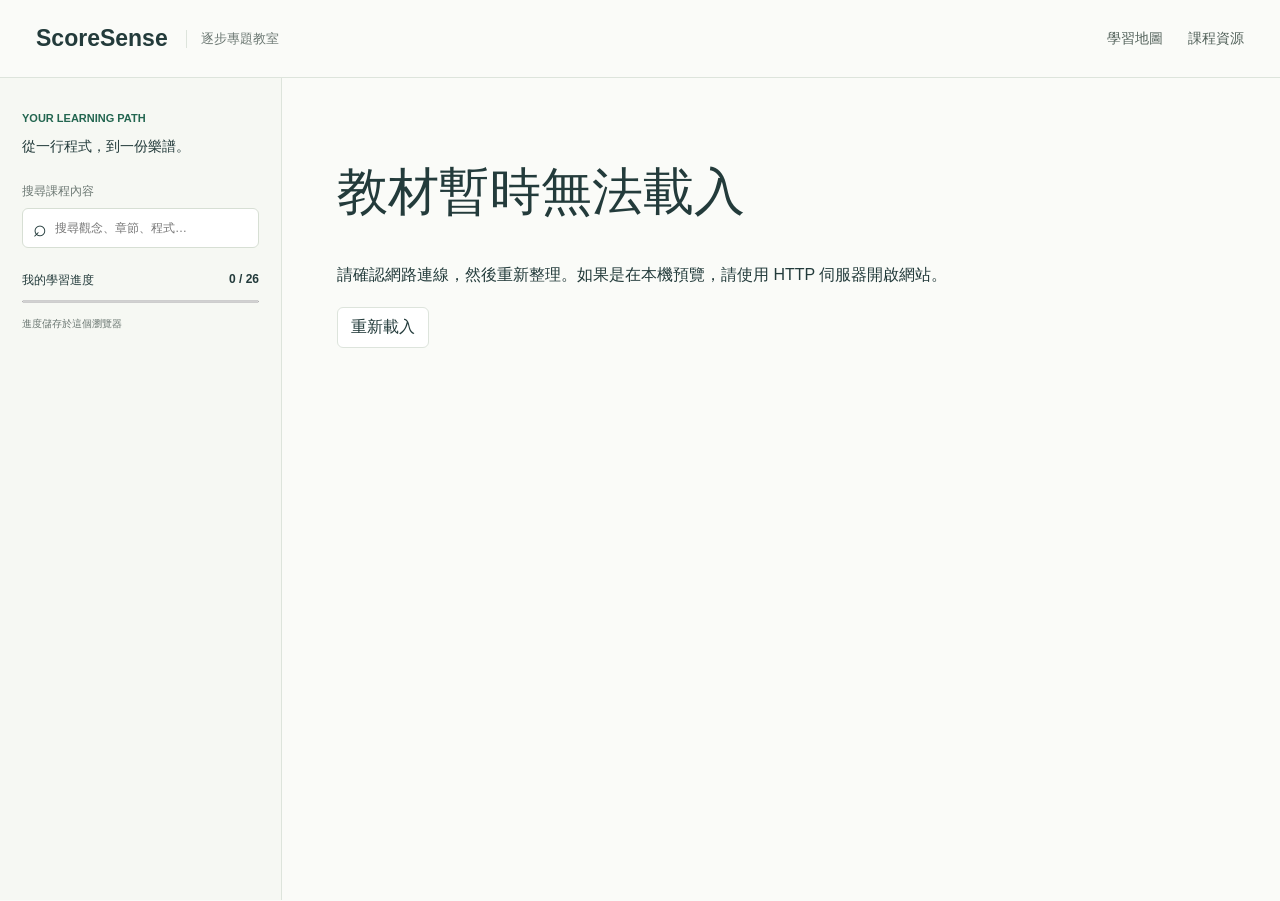
==== course/site/index.html @ 7d22ad35 "feat(course): 建立逐步專題教學網站與 Pages 部署設定 匯入學生講義、練習素材與參考程式，提供章節導覽、搜尋、進度保存及下載。教師專用教材與本機產物排除提交。新增獨立教材建置及手動 " ====
<!doctype html>
<html lang="zh-Hant">
<head><meta charset="utf-8"><meta name="viewport" content="width=device-width, initial-scale=1"><meta name="description" content="從第一支 Python 程式開始，逐步完成樂譜辨識與自動標註專題。26 堂課，7 個學習階段。"><link rel="icon" href="favicon.svg" type="image/svg+xml"><title>ScoreSense — 逐步專題教室</title><link rel="stylesheet" href="styles.css"><script src="app.js" defer></script></head>
<body>
<a class="skip" href="#main">跳到主要內容</a>
<header class="topbar"><a class="brand" href="#home">ScoreSense <span class="brand-note">逐步專題教室</span></a><nav aria-label="主要導覽"><a href="#home">學習地圖</a><a href="#resources">課程資源</a><button id="menu" aria-controls="sidebar" aria-expanded="false">章節目錄</button></nav></header>
<div class="layout"><aside id="sidebar"><div class="side-head"><span class="eyebrow">YOUR LEARNING PATH</span><h2>從一行程式，到一份樂譜。</h2></div><label class="search-label" for="search">搜尋課程內容</label><div class="search-box"><span aria-hidden="true">⌕</span><input id="search" type="search" placeholder="搜尋觀念、章節、程式…" autocomplete="off"></div><div class="progress-head"><span>我的學習進度</span><strong id="progress-label">0 / 26</strong></div><progress aria-label="已完成課程數" id="progress" max="26" value="0">0 / 26</progress><p class="local-note">進度儲存於這個瀏覽器</p><nav id="chapters" aria-label="課程章節"></nav></aside><main id="main" tabindex="-1"><div class="loading" role="status">正在開啟教室…</div></main></div><div id="announcement" class="sr-only" aria-live="polite"></div>
<noscript><p>請啟用 JavaScript 以閱讀章節與使用搜尋。</p></noscript>
</body></html>
---- course/site/styles.css ----
:root{font-family:Inter,-apple-system,BlinkMacSystemFont,"Segoe UI","Noto Sans TC",sans-serif;color:#233b3b;background:#fafbf8;font-synthesis:none;--green:#236650;--muted:#6b7772;--line:#dde4dc;--pale:#edf3ea}*{box-sizing:border-box}body{margin:0}a{color:var(--green);text-underline-offset:4px}button,input{font:inherit}button,a,input{touch-action:manipulation}button{cursor:pointer}button:focus-visible,a:focus-visible,input:focus-visible,main:focus-visible{outline:3px solid #ba7f27;outline-offset:4px}button{border:1px solid var(--line);background:white;border-radius:6px;padding:9px 13px;color:inherit}a{text-decoration:none}p{line-height:1.9}h1,h2,h3{text-wrap:balance}h1{font-size:clamp(32px,4vw,52px);line-height:1.3;font-weight:650}h2{font-size:25px}h3{font-size:19px}.topbar{height:78px;position:sticky;top:0;z-index:20;background:#fafbf8;border-bottom:1px solid var(--line);display:flex;align-items:center;justify-content:space-between;padding:0 36px;gap:20px}.brand{display:flex;align-items:center;gap:12px;font-size:23px;font-weight:750;color:#233b3b}.brand-icon{background:var(--green);color:white;display:grid;place-items:center;width:34px;height:38px;border-radius:8px;font-size:32px}.brand-note{font-size:13px;color:var(--muted);font-weight:400;border-left:1px solid var(--line);padding-left:14px;margin-left:6px}.topbar nav{display:flex;align-items:center;gap:25px;font-size:14px}.topbar nav a{color:#53625b}#menu{display:none}.layout{display:grid;grid-template-columns:282px minmax(0,1fr);max-width:1700px;margin:auto}#sidebar{height:calc(100dvh - 78px);position:sticky;top:78px;overflow:auto;border-right:1px solid var(--line);padding:30px 22px 50px;background:#f6f8f3}.eyebrow{font-size:11px;font-weight:700;color:var(--green)}.side-head h2{font-size:14px;margin:12px 0 25px}.search-label{font-size:12px;color:var(--muted)}.search-box{display:flex;gap:8px;align-items:center;border:1px solid #d7dfd4;background:white;border-radius:6px;padding:0 10px;margin-top:8px}.search-box span{font-size:23px}.search-box input{min-width:0;width:100%;border:0;background:transparent;padding:12px 0;font-size:12px}.progress-head{display:flex;justify-content:space-between;font-size:12px;margin:24px 0 10px}progress{width:100%;height:5px;accent-color:var(--green);display:block}progress::-webkit-progress-bar{background:#e1e8de;border-radius:4px}progress::-webkit-progress-value{background:var(--green);border-radius:4px}.local-note{font-size:10px;color:var(--muted);margin-bottom:23px}.group-title{font-size:11px;color:#66776b;font-weight:650;margin:23px 8px 10px}.chapter-link{display:flex;align-items:baseline;gap:10px;padding:9px 10px;border-radius:5px;font-size:12px;color:#52615a;line-height:1.7}.chapter-link:hover{background:#e9eee5}.chapter-link[aria-current=page]{background:#dfebdf;color:#1e593e;font-weight:650}.chapter-link .num{font-size:10px;min-width:18px;color:#7b897f;font-variant-numeric:tabular-nums}.chapter-link.done .num{color:var(--green)}main{min-width:0;padding:47px clamp(24px,4.3vw,74px) 80px}.hero{display:grid;grid-template-columns:1.45fr 1fr;gap:30px;align-items:center;border-bottom:1px solid var(--line);padding:0 0 42px}.tag{display:inline-block;background:var(--pale);padding:7px 11px;border-radius:5px;font-size:11px;font-weight:600;color:var(--green)}.hero h1{margin:22px 0 18px}.hero h1 em{font-style:normal;color:var(--green)}.intro{color:var(--muted);font-size:14px;max-width:430px}.actions{display:flex;flex-wrap:wrap;gap:12px;align-items:center;margin-top:26px}.primary{display:inline-block;background:var(--green);color:white;padding:13px 20px;border-radius:6px;font-size:13px;border:0}.secondary{display:inline-block;border:1px solid var(--line);padding:12px 18px;border-radius:6px;font-size:13px}.score-art{background:#edf2e8;padding:30px 22px 22px;border-radius:12px;transform:rotate(-2deg);max-width:330px;margin:auto;width:100%}.score-sheet{background:#fffef9;border:1px solid #dbe1d4;border-radius:4px;padding:20px 16px;box-shadow:0 8px 18px #233b3b09}.score-caption{font-size:10px;color:#74816e;display:flex;justify-content:space-between}.score-sheet svg{width:100%;height:auto;margin:15px 0}.note-labels{display:flex;justify-content:space-around;font-family:Georgia,serif;color:var(--green);font-size:14px}.art-footer{display:flex;justify-content:space-between;align-items:center;font-size:11px;margin:20px 0 0;color:var(--green)}.stats{display:flex;gap:35px;margin-top:27px;font-size:11px;color:var(--muted)}.stats strong{font-size:20px;color:#233b3b;margin-right:5px;font-weight:600}.section-head{display:flex;align-items:center;justify-content:space-between;gap:16px;margin-top:35px}.section-head h2{font-size:22px;margin-bottom:6px}.section-head p{font-size:12px;color:var(--muted);margin-top:7px}.route-list{margin-top:18px;border-top:1px solid var(--line)}.stage{display:grid;grid-template-columns:44px 1fr auto;gap:18px;align-items:center;padding:22px 0;border-bottom:1px solid var(--line);color:inherit}.stage:hover h3{color:var(--green)}.stage-letter{height:39px;width:39px;display:grid;place-items:center;border:1px solid #d4dfce;background:#f1f5ed;border-radius:8px;font-size:16px;color:var(--green);font-family:Georgia,serif}.stage h3{font-size:15px;margin:0 0 5px}.stage p{font-size:12px;color:var(--muted);margin:0}.stage-range{font-size:11px;color:var(--muted);white-space:nowrap}.stage-range span{font-size:17px;margin-left:18px}.bottom-note{padding:20px 0;font-size:12px;color:var(--muted)}.breadcrumb{font-size:12px;color:var(--muted);margin-bottom:26px}.lesson-head{border-bottom:1px solid var(--line);padding-bottom:24px;margin-bottom:30px}.lesson-head h1{font-size:clamp(28px,3.2vw,40px);margin:15px 0}.lesson-tools{display:flex;gap:12px;flex-wrap:wrap;font-size:12px;align-items:center}.reader-grid{display:grid;grid-template-columns:minmax(0,760px) 175px;gap:34px;align-items:start}.article{font-size:15px;line-height:1.9;min-width:0;overflow-wrap:anywhere}.article>h1:first-child{display:none}.article h2{margin:45px 0 16px;padding-bottom:12px;border-bottom:1px solid var(--line);font-size:24px}.article h3{margin-top:30px}.article h1,.article h2,.article h3,.article h4{scroll-margin-top:100px}.article a{text-decoration:underline}.article li{margin:6px 0}.article img{max-width:100%;height:auto}.article pre{position:relative;background:#20352f;color:#e7f0e4;border-radius:7px;padding:44px 20px 20px;overflow:auto;line-height:1.75;font-size:13px;tab-size:4}.article code{font-family:"SFMono-Regular",Consolas,monospace}.article :not(pre)>code{background:#edf0e7;padding:2px 5px;border-radius:3px;font-size:.88em}.copy{position:absolute;right:10px;top:8px;background:#314b40;color:#e7f0e4;border-color:#496052;font-size:11px;padding:4px 9px}.table-wrap{overflow:auto;max-width:100%}table{border-collapse:collapse;width:100%;font-size:13px}th,td{border:1px solid var(--line);padding:10px 13px;text-align:left;min-width:95px}th{background:var(--pale)}blockquote,.admonition,.callout{margin:22px 0;padding:12px 20px;border-left:3px solid #78936b;background:#f0f4ea}blockquote p{margin:5px 0}.toc{position:sticky;top:110px;border-left:1px solid var(--line);padding-left:18px;max-height:70dvh;overflow:auto}.toc h2{font-size:12px;margin-top:0}.toc a{display:block;font-size:11px;line-height:1.8;color:var(--muted);margin:10px 0}.lesson-nav{display:flex;justify-content:space-between;gap:15px;margin-top:45px;padding-top:25px;border-top:1px solid var(--line)}.lesson-nav a{font-size:13px;max-width:48%;line-height:1.8}.lesson-nav small{display:block;color:var(--muted)}.resource-grid{display:grid;grid-template-columns:repeat(2,minmax(0,1fr));gap:16px;margin:25px 0}.resource{padding:24px;border:1px solid var(--line);border-radius:8px}.resource h2{font-size:18px}.resource p{font-size:13px;color:var(--muted)}.search-result{display:block;border-bottom:1px solid var(--line);padding:22px 0}.search-result h2{font-size:18px}.search-result p{font-size:13px;color:var(--muted)}.loading{padding:70px 0;color:var(--muted)}.sr-only,.skip:not(:focus){position:absolute;width:1px;height:1px;overflow:hidden;clip-path:inset(50%)}.skip:focus{position:fixed;z-index:30;background:white;padding:20px}hr{border:0;border-top:1px solid var(--line);margin:35px 0}@media(min-width:1450px){main{padding-left:80px;padding-right:80px}}@media(max-width:1150px){.reader-grid{grid-template-columns:minmax(0,1fr)}.toc{display:none}.hero{grid-template-columns:1.4fr 1fr}.score-art{padding:20px 12px}}@media(max-width:850px){.layout{grid-template-columns:235px minmax(0,1fr)}#sidebar{padding:24px 14px}.hero{grid-template-columns:1fr}.score-art{display:none}.brand-note{display:none}.topbar{padding:0 23px}main{padding:32px 25px}.resource-grid{grid-template-columns:1fr}}@media(max-width:640px){.topbar{height:66px;padding:0 16px}.brand{font-size:19px;gap:8px}.brand-icon{width:28px;height:32px}.topbar nav{gap:12px;font-size:12px}.topbar nav>a:first-child{display:none}#menu{display:block;font-size:12px;padding:8px}.layout{display:block}#sidebar{display:none;position:fixed;z-index:10;top:66px;left:0;right:0;height:calc(100dvh - 66px);padding:25px}#sidebar.open{display:block}main{padding:30px 21px 60px}.hero h1{font-size:36px}.hero{padding-bottom:28px}.stats{gap:23px}.stage{gap:12px;grid-template-columns:35px 1fr}.stage-letter{width:33px;height:35px}.stage-range{grid-column:2}.stage-range span{float:right}.section-head{align-items:start}.article{font-size:15px}.article pre{font-size:12px}.lesson-head h1{font-size:29px}}@media print{.topbar,#sidebar,.toc,.lesson-tools,.lesson-nav,.copy{display:none!important}.layout,.reader-grid{display:block}main{padding:0}.article pre{white-space:pre-wrap;color:#111;background:#eee}.article h2{break-after:avoid}body{background:white}}
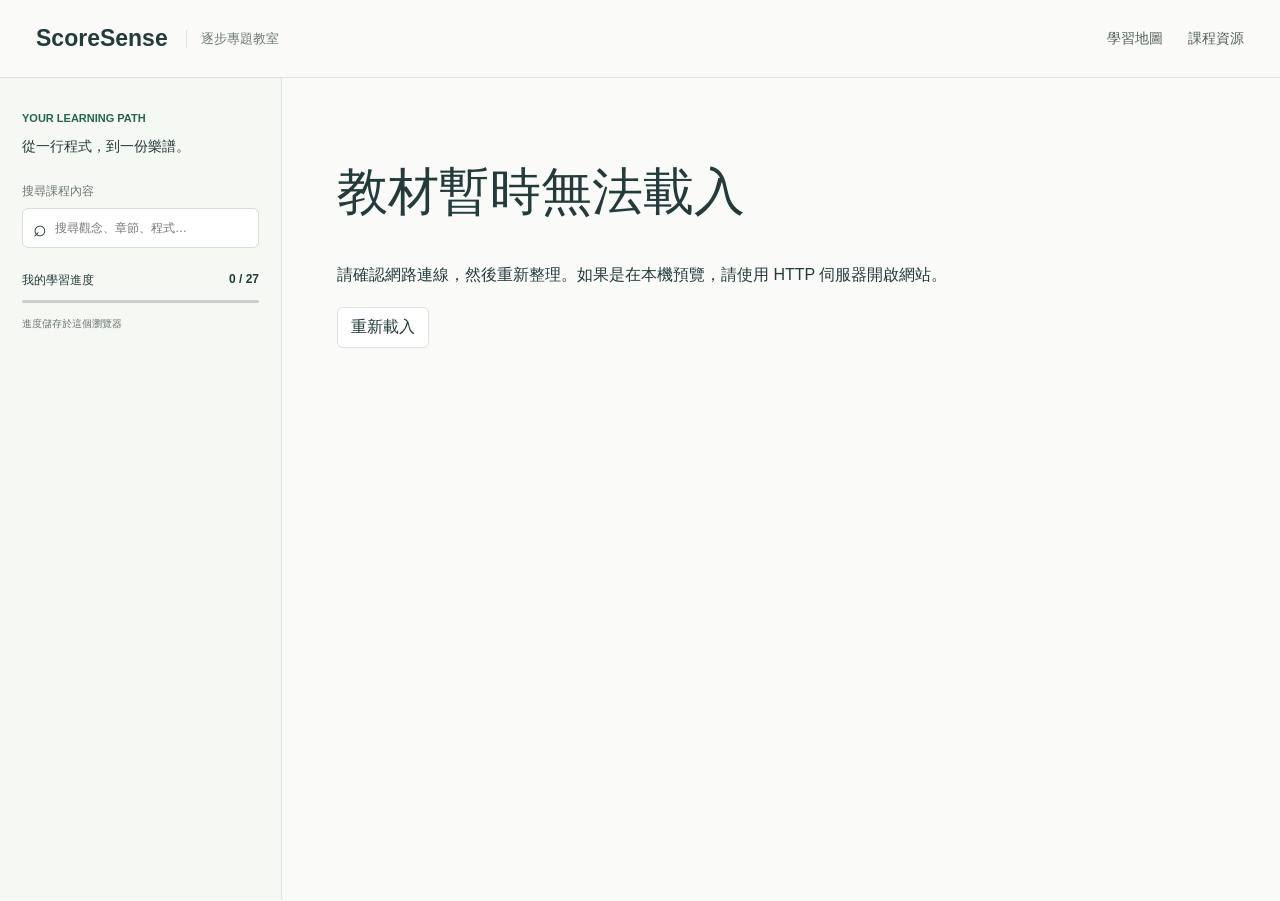
==== commit 33426250: "docs(course): 新增 Git 與 GitHub 版本控制教學" ====
--- a/course/site/index.html
+++ b/course/site/index.html
@@ -1,9 +1,9 @@
 <!doctype html>
 <html lang="zh-Hant">
-<head><meta charset="utf-8"><meta name="viewport" content="width=device-width, initial-scale=1"><meta name="description" content="從第一支 Python 程式開始，逐步完成樂譜辨識與自動標註專題。26 堂課，7 個學習階段。"><link rel="icon" href="favicon.svg" type="image/svg+xml"><title>ScoreSense — 逐步專題教室</title><link rel="stylesheet" href="styles.css"><script src="app.js" defer></script></head>
+<head><meta charset="utf-8"><meta name="viewport" content="width=device-width, initial-scale=1"><meta name="description" content="從第一支 Python 程式開始，逐步完成樂譜辨識與自動標註專題。27 堂課，7 個學習階段。"><link rel="icon" href="favicon.svg" type="image/svg+xml"><title>ScoreSense — 逐步專題教室</title><link rel="stylesheet" href="styles.css"><script src="app.js" defer></script></head>
 <body>
 <a class="skip" href="#main">跳到主要內容</a>
 <header class="topbar"><a class="brand" href="#home">ScoreSense <span class="brand-note">逐步專題教室</span></a><nav aria-label="主要導覽"><a href="#home">學習地圖</a><a href="#resources">課程資源</a><button id="menu" aria-controls="sidebar" aria-expanded="false">章節目錄</button></nav></header>
-<div class="layout"><aside id="sidebar"><div class="side-head"><span class="eyebrow">YOUR LEARNING PATH</span><h2>從一行程式，到一份樂譜。</h2></div><label class="search-label" for="search">搜尋課程內容</label><div class="search-box"><span aria-hidden="true">⌕</span><input id="search" type="search" placeholder="搜尋觀念、章節、程式…" autocomplete="off"></div><div class="progress-head"><span>我的學習進度</span><strong id="progress-label">0 / 26</strong></div><progress aria-label="已完成課程數" id="progress" max="26" value="0">0 / 26</progress><p class="local-note">進度儲存於這個瀏覽器</p><nav id="chapters" aria-label="課程章節"></nav></aside><main id="main" tabindex="-1"><div class="loading" role="status">正在開啟教室…</div></main></div><div id="announcement" class="sr-only" aria-live="polite"></div>
+<div class="layout"><aside id="sidebar"><div class="side-head"><span class="eyebrow">YOUR LEARNING PATH</span><h2>從一行程式，到一份樂譜。</h2></div><label class="search-label" for="search">搜尋課程內容</label><div class="search-box"><span aria-hidden="true">⌕</span><input id="search" type="search" placeholder="搜尋觀念、章節、程式…" autocomplete="off"></div><div class="progress-head"><span>我的學習進度</span><strong id="progress-label">0 / 27</strong></div><progress aria-label="已完成課程數" id="progress" max="27" value="0">0 / 27</progress><p class="local-note">進度儲存於這個瀏覽器</p><nav id="chapters" aria-label="課程章節"></nav></aside><main id="main" tabindex="-1"><div class="loading" role="status">正在開啟教室…</div></main></div><div id="announcement" class="sr-only" aria-live="polite"></div>
 <noscript><p>請啟用 JavaScript 以閱讀章節與使用搜尋。</p></noscript>
 </body></html>
